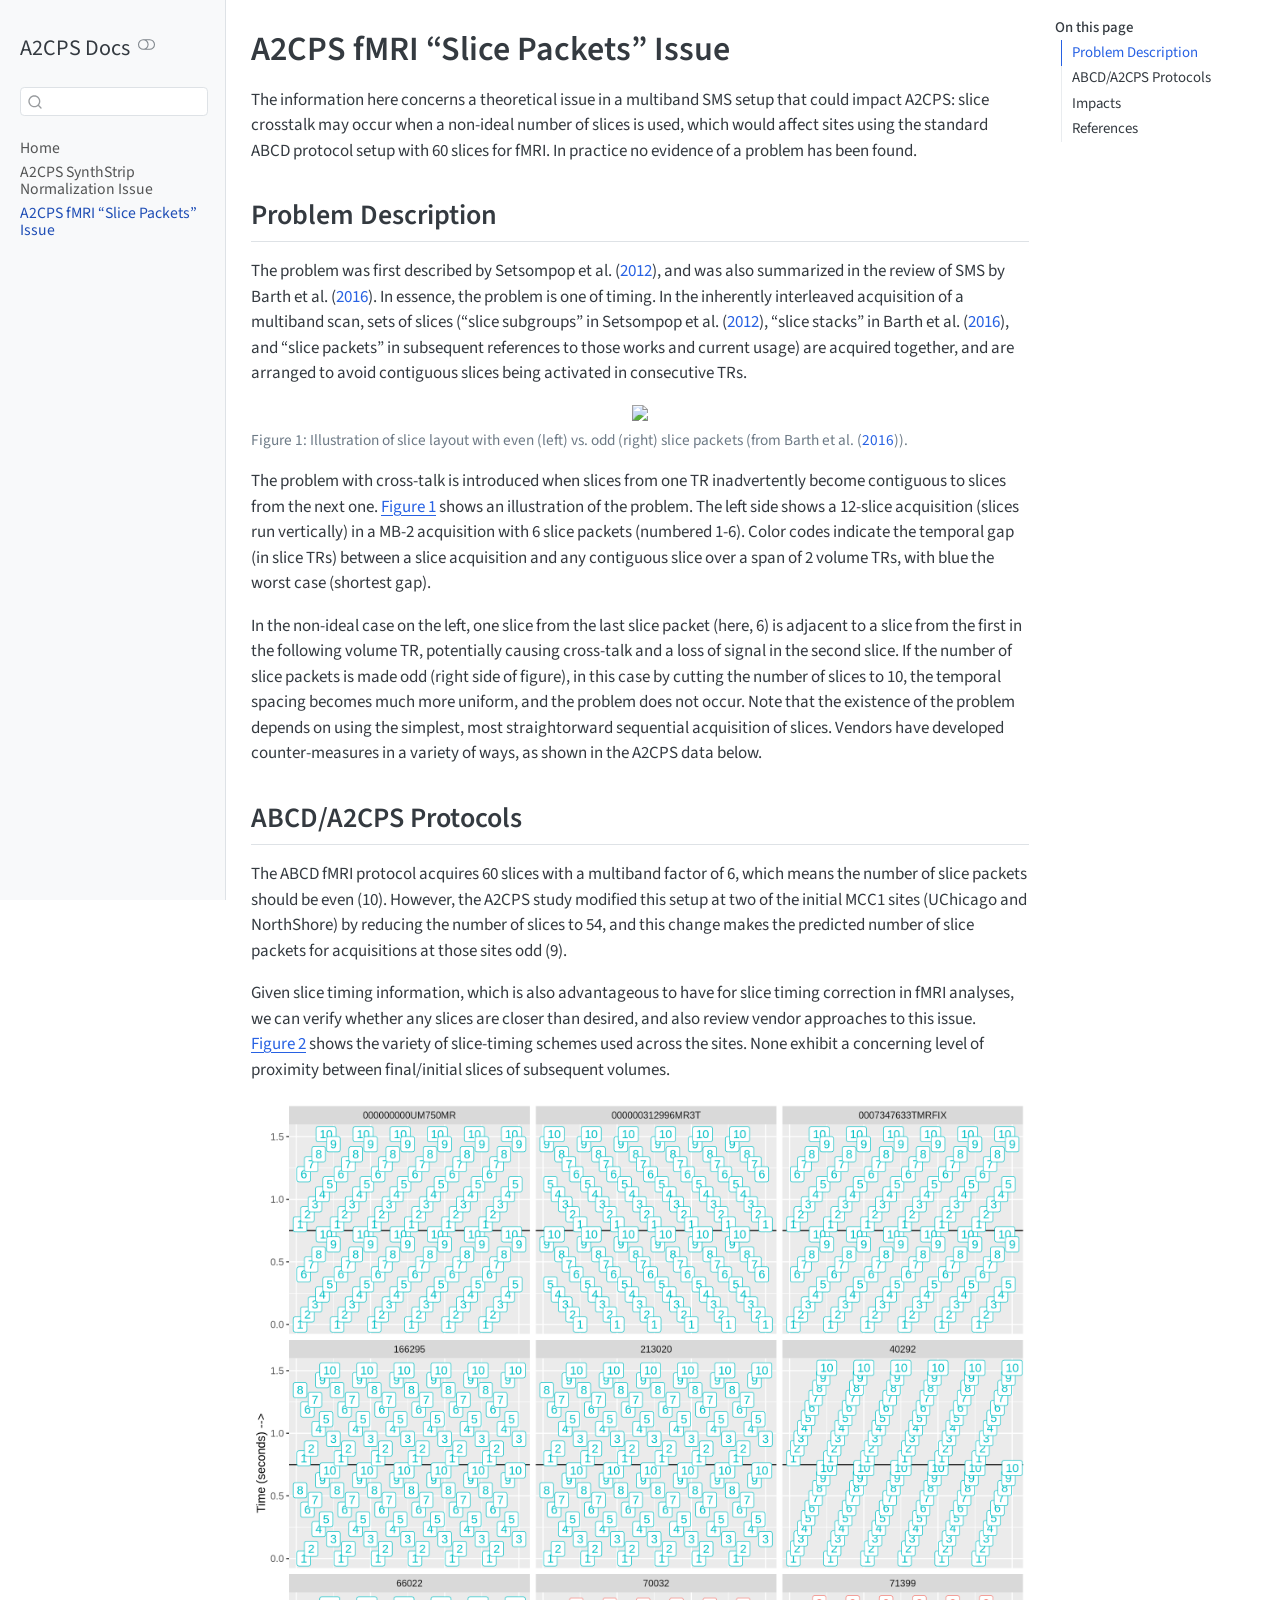
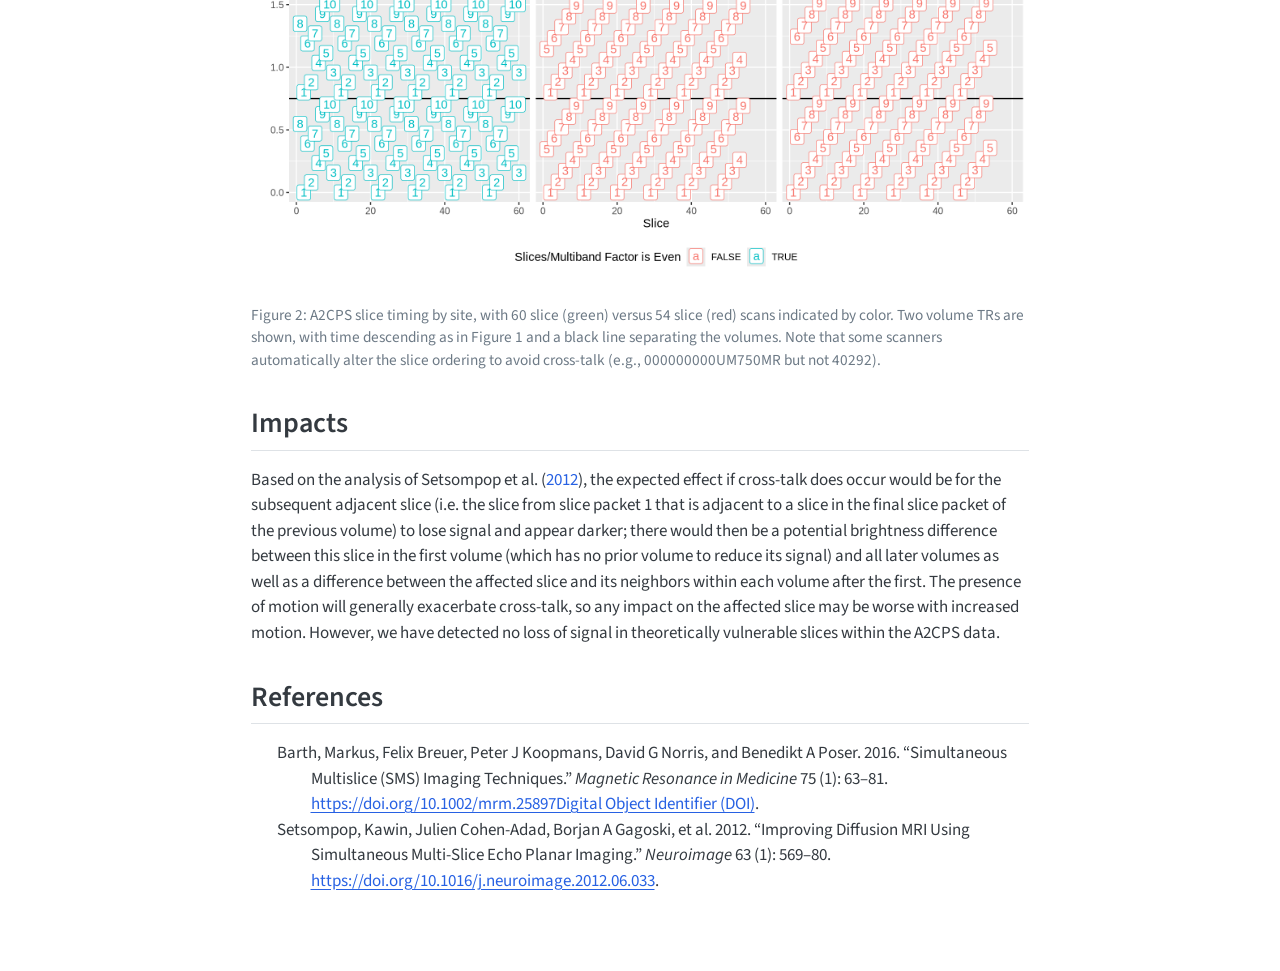
==== slice-packets.html @ 547f00ec "Built site for gh-pages" ====
<!DOCTYPE html>
<html xmlns="http://www.w3.org/1999/xhtml" lang="en" xml:lang="en"><head>

<meta charset="utf-8">
<meta name="generator" content="quarto-1.9.38">

<meta name="viewport" content="width=device-width, initial-scale=1.0, user-scalable=yes">


<title>A2CPS fMRI “Slice Packets” Issue – A2CPS Docs</title>
<style>
/* Default styles provided by pandoc.
** See https://pandoc.org/MANUAL.html#variables-for-html for config info.
*/
code{white-space: pre-wrap;}
span.smallcaps{font-variant: small-caps;}
div.columns{display: flex; gap: min(4vw, 1.5em);}
div.column{flex: auto; overflow-x: auto;}
div.hanging-indent{margin-left: 1.5em; text-indent: -1.5em;}
ul.task-list{list-style: none;}
ul.task-list li input[type="checkbox"] {
  width: 0.8em;
  margin: 0 0.8em 0.2em -1em; /* quarto-specific, see https://github.com/quarto-dev/quarto-cli/issues/4556 */ 
  vertical-align: middle;
}
/* CSS for citations */
div.csl-bib-body { }
div.csl-entry {
  clear: both;
}
.hanging-indent div.csl-entry {
  margin-left:2em;
  text-indent:-2em;
}
div.csl-left-margin {
  min-width:2em;
  float:left;
}
div.csl-right-inline {
  margin-left:2em;
  padding-left:1em;
}
div.csl-indent {
  margin-left: 2em;
}</style>


<script src="site_libs/quarto-nav/quarto-nav.js"></script>
<script src="site_libs/quarto-nav/headroom.min.js"></script>
<script src="site_libs/clipboard/clipboard.min.js"></script>
<script src="site_libs/quarto-search/autocomplete.umd.js"></script>
<script src="site_libs/quarto-search/fuse.min.js"></script>
<script src="site_libs/quarto-search/quarto-search.js"></script>
<meta name="quarto:offset" content="./">
<script src="site_libs/quarto-html/quarto.js" type="module"></script>
<script src="site_libs/quarto-html/tabsets/tabsets.js" type="module"></script>
<script src="site_libs/quarto-html/popper.min.js"></script>
<script src="site_libs/quarto-html/tippy.umd.min.js"></script>
<script src="site_libs/quarto-html/anchor.min.js"></script>
<link href="site_libs/quarto-html/tippy.css" rel="stylesheet">
<link href="site_libs/quarto-html/quarto-syntax-highlighting-15634bcf2e68342d4ad2dfa704d543f6.css" rel="stylesheet" class="quarto-color-scheme" id="quarto-text-highlighting-styles">
<link href="site_libs/quarto-html/quarto-syntax-highlighting-dark-0a6b7249c26820e032cb0bd839ff02b1.css" rel="stylesheet" class="quarto-color-scheme quarto-color-alternate" id="quarto-text-highlighting-styles">
<link href="site_libs/quarto-html/quarto-syntax-highlighting-15634bcf2e68342d4ad2dfa704d543f6.css" rel="stylesheet" class="quarto-color-scheme-extra" id="quarto-text-highlighting-styles">
<script src="site_libs/bootstrap/bootstrap.min.js"></script>
<link href="site_libs/bootstrap/bootstrap-icons.css" rel="stylesheet">
<link href="site_libs/bootstrap/bootstrap-3dce5815fc144736be7af272c655a3e4.min.css" rel="stylesheet" append-hash="true" class="quarto-color-scheme" id="quarto-bootstrap" data-mode="light">
<link href="site_libs/bootstrap/bootstrap-dark-da82e081d13ecbc62b1fa927007210f7.min.css" rel="stylesheet" append-hash="true" class="quarto-color-scheme quarto-color-alternate" id="quarto-bootstrap" data-mode="dark">
<link href="site_libs/bootstrap/bootstrap-3dce5815fc144736be7af272c655a3e4.min.css" rel="stylesheet" append-hash="true" class="quarto-color-scheme-extra" id="quarto-bootstrap" data-mode="light">
<script id="quarto-search-options" type="application/json">{
  "location": "sidebar",
  "copy-button": false,
  "collapse-after": 3,
  "panel-placement": "start",
  "type": "textbox",
  "limit": 50,
  "keyboard-shortcut": [
    "f",
    "/",
    "s"
  ],
  "show-item-context": false,
  "language": {
    "search-no-results-text": "No results",
    "search-matching-documents-text": "matching documents",
    "search-copy-link-title": "Copy link to search",
    "search-hide-matches-text": "Hide additional matches",
    "search-more-match-text": "more match in this document",
    "search-more-matches-text": "more matches in this document",
    "search-clear-button-title": "Clear",
    "search-text-placeholder": "",
    "search-detached-cancel-button-title": "Cancel",
    "search-submit-button-title": "Submit",
    "search-label": "Search"
  }
}</script>
<script async="" src="https://www.googletagmanager.com/gtag/js?id=G-K3383Z78V7"></script>

<script type="text/javascript">

window.dataLayer = window.dataLayer || [];
function gtag(){dataLayer.push(arguments);}
gtag('js', new Date());
gtag('config', 'G-K3383Z78V7', { 'anonymize_ip': true});
</script>


</head>

<body class="nav-sidebar docked quarto-light"><script id="quarto-html-before-body" type="application/javascript">
    const toggleBodyColorMode = (bsSheetEl) => {
      const mode = bsSheetEl.getAttribute("data-mode");
      const bodyEl = window.document.querySelector("body");
      if (mode === "dark") {
        bodyEl.classList.add("quarto-dark");
        bodyEl.classList.remove("quarto-light");
      } else {
        bodyEl.classList.add("quarto-light");
        bodyEl.classList.remove("quarto-dark");
      }
    }
    const toggleBodyColorPrimary = () => {
      const bsSheetEl = window.document.querySelector("link#quarto-bootstrap:not([rel=disabled-stylesheet])");
      if (bsSheetEl) {
        toggleBodyColorMode(bsSheetEl);
      }
    }
    const setColorSchemeToggle = (alternate) => {
      const toggles = window.document.querySelectorAll('.quarto-color-scheme-toggle');
      for (let i=0; i < toggles.length; i++) {
        const toggle = toggles[i];
        if (toggle) {
          if (alternate) {
            toggle.classList.add("alternate");
          } else {
            toggle.classList.remove("alternate");
          }
        }
      }
    };
    const toggleColorMode = (alternate) => {
      // Switch the stylesheets
      const primaryStylesheets = window.document.querySelectorAll('link.quarto-color-scheme:not(.quarto-color-alternate)');
      const alternateStylesheets = window.document.querySelectorAll('link.quarto-color-scheme.quarto-color-alternate');
      manageTransitions('#quarto-margin-sidebar .nav-link', false);
      if (alternate) {
        // note: dark is layered on light, we don't disable primary!
        enableStylesheet(alternateStylesheets);
        for (const sheetNode of alternateStylesheets) {
          if (sheetNode.id === "quarto-bootstrap") {
            toggleBodyColorMode(sheetNode);
          }
        }
      } else {
        disableStylesheet(alternateStylesheets);
        enableStylesheet(primaryStylesheets)
        toggleBodyColorPrimary();
      }
      manageTransitions('#quarto-margin-sidebar .nav-link', true);
      // Switch the toggles
      setColorSchemeToggle(alternate)
      // Hack to workaround the fact that safari doesn't
      // properly recolor the scrollbar when toggling (#1455)
      if (navigator.userAgent.indexOf('Safari') > 0 && navigator.userAgent.indexOf('Chrome') == -1) {
        manageTransitions("body", false);
        window.scrollTo(0, 1);
        setTimeout(() => {
          window.scrollTo(0, 0);
          manageTransitions("body", true);
        }, 40);
      }
    }
    const disableStylesheet = (stylesheets) => {
      for (let i=0; i < stylesheets.length; i++) {
        const stylesheet = stylesheets[i];
        stylesheet.rel = 'disabled-stylesheet';
      }
    }
    const enableStylesheet = (stylesheets) => {
      for (let i=0; i < stylesheets.length; i++) {
        const stylesheet = stylesheets[i];
        if(stylesheet.rel !== 'stylesheet') { // for Chrome, which will still FOUC without this check
          stylesheet.rel = 'stylesheet';
        }
      }
    }
    const manageTransitions = (selector, allowTransitions) => {
      const els = window.document.querySelectorAll(selector);
      for (let i=0; i < els.length; i++) {
        const el = els[i];
        if (allowTransitions) {
          el.classList.remove('notransition');
        } else {
          el.classList.add('notransition');
        }
      }
    }
    const isFileUrl = () => {
      return window.location.protocol === 'file:';
    }
    const hasAlternateSentinel = () => {
      let styleSentinel = getColorSchemeSentinel();
      if (styleSentinel !== null) {
        return styleSentinel === "alternate";
      } else {
        return false;
      }
    }
    const setStyleSentinel = (alternate) => {
      const value = alternate ? "alternate" : "default";
      if (!isFileUrl()) {
        window.localStorage.setItem("quarto-color-scheme", value);
      } else {
        localAlternateSentinel = value;
      }
    }
    const getColorSchemeSentinel = () => {
      if (!isFileUrl()) {
        const storageValue = window.localStorage.getItem("quarto-color-scheme");
        return storageValue != null ? storageValue : localAlternateSentinel;
      } else {
        return localAlternateSentinel;
      }
    }
    const toggleGiscusIfUsed = (isAlternate, darkModeDefault) => {
      const baseTheme = document.querySelector('#giscus-base-theme')?.value ?? 'light';
      const alternateTheme = document.querySelector('#giscus-alt-theme')?.value ?? 'dark';
      let newTheme = '';
      if(authorPrefersDark) {
        newTheme = isAlternate ? baseTheme : alternateTheme;
      } else {
        newTheme = isAlternate ? alternateTheme : baseTheme;
      }
      const changeGiscusTheme = () => {
        // From: https://github.com/giscus/giscus/issues/336
        const sendMessage = (message) => {
          const iframe = document.querySelector('iframe.giscus-frame');
          if (!iframe) return;
          iframe.contentWindow.postMessage({ giscus: message }, 'https://giscus.app');
        }
        sendMessage({
          setConfig: {
            theme: newTheme
          }
        });
      }
      const isGiscussLoaded = window.document.querySelector('iframe.giscus-frame') !== null;
      if (isGiscussLoaded) {
        changeGiscusTheme();
      }
    };
    const authorPrefersDark = false;
    const darkModeDefault = authorPrefersDark;
      document.querySelector('link#quarto-text-highlighting-styles.quarto-color-scheme-extra').rel = 'disabled-stylesheet';
      document.querySelector('link#quarto-bootstrap.quarto-color-scheme-extra').rel = 'disabled-stylesheet';
    let localAlternateSentinel = darkModeDefault ? 'alternate' : 'default';
    // Dark / light mode switch
    window.quartoToggleColorScheme = () => {
      // Read the current dark / light value
      let toAlternate = !hasAlternateSentinel();
      toggleColorMode(toAlternate);
      setStyleSentinel(toAlternate);
      toggleGiscusIfUsed(toAlternate, darkModeDefault);
      window.dispatchEvent(new Event('resize'));
    };
    // Switch to dark mode if need be
    if (hasAlternateSentinel()) {
      toggleColorMode(true);
    } else {
      toggleColorMode(false);
    }
  </script>

<div id="quarto-search-results"></div>
  <header id="quarto-header" class="headroom fixed-top">
  <nav class="quarto-secondary-nav">
    <div class="container-fluid d-flex">
      <button type="button" class="quarto-btn-toggle btn" data-bs-toggle="collapse" role="button" data-bs-target=".quarto-sidebar-collapse-item" aria-controls="quarto-sidebar" aria-expanded="false" aria-label="Toggle sidebar navigation" onclick="if (window.quartoToggleHeadroom) { window.quartoToggleHeadroom(); }">
        <i class="bi bi-layout-text-sidebar-reverse"></i>
      </button>
        <nav class="quarto-page-breadcrumbs" aria-label="breadcrumb"><ol class="breadcrumb"><li class="breadcrumb-item"><a href="./slice-packets.html">A2CPS fMRI “Slice Packets” Issue</a></li></ol></nav>
        <a class="flex-grow-1" role="navigation" data-bs-toggle="collapse" data-bs-target=".quarto-sidebar-collapse-item" aria-controls="quarto-sidebar" aria-expanded="false" aria-label="Toggle sidebar navigation" onclick="if (window.quartoToggleHeadroom) { window.quartoToggleHeadroom(); }">      
        </a>
      <button type="button" class="btn quarto-search-button" aria-label="Search" onclick="window.quartoOpenSearch();">
        <i class="bi bi-search"></i>
      </button>
    </div>
  </nav>
</header>
<!-- content -->
<div id="quarto-content" class="quarto-container page-columns page-rows-contents page-layout-article">
<!-- sidebar -->
  <nav id="quarto-sidebar" class="sidebar collapse collapse-horizontal quarto-sidebar-collapse-item sidebar-navigation docked overflow-auto">
    <div class="pt-lg-2 mt-2 text-left sidebar-header">
    <div class="sidebar-title mb-0 py-0">
      <a href="./">A2CPS Docs</a> 
        <div class="sidebar-tools-main">
  <a href="" class="quarto-color-scheme-toggle quarto-navigation-tool  px-1" onclick="window.quartoToggleColorScheme(); return false;" title="Toggle dark mode"><i class="bi"></i></a>
</div>
    </div>
      </div>
        <div class="mt-2 flex-shrink-0 align-items-center">
        <div class="sidebar-search">
        <div id="quarto-search" class="" title="Search"></div>
        </div>
        </div>
    <div class="sidebar-menu-container"> 
    <ul class="list-unstyled mt-1">
        <li class="sidebar-item">
  <div class="sidebar-item-container"> 
  <a href="./index.html" class="sidebar-item-text sidebar-link">
 <span class="menu-text">Home</span></a>
  </div>
</li>
        <li class="sidebar-item">
  <div class="sidebar-item-container"> 
  <a href="./synthstrip.html" class="sidebar-item-text sidebar-link">
 <span class="menu-text">A2CPS SynthStrip Normalization Issue</span></a>
  </div>
</li>
        <li class="sidebar-item">
  <div class="sidebar-item-container"> 
  <a href="./slice-packets.html" class="sidebar-item-text sidebar-link active">
 <span class="menu-text">A2CPS fMRI “Slice Packets” Issue</span></a>
  </div>
</li>
    </ul>
    </div>
</nav>
<div id="quarto-sidebar-glass" class="quarto-sidebar-collapse-item" data-bs-toggle="collapse" data-bs-target=".quarto-sidebar-collapse-item"></div>
<!-- margin-sidebar -->
    <div id="quarto-margin-sidebar" class="sidebar margin-sidebar">
        <nav id="TOC" role="doc-toc" class="toc-active">
    <h2 id="toc-title">On this page</h2>
   
  <ul>
  <li><a href="#problem-description" id="toc-problem-description" class="nav-link active" data-scroll-target="#problem-description">Problem Description</a></li>
  <li><a href="#abcda2cps-protocols" id="toc-abcda2cps-protocols" class="nav-link" data-scroll-target="#abcda2cps-protocols">ABCD/A2CPS Protocols</a></li>
  <li><a href="#impacts" id="toc-impacts" class="nav-link" data-scroll-target="#impacts">Impacts</a></li>
  <li><a href="#references" id="toc-references" class="nav-link" data-scroll-target="#references">References</a></li>
  </ul>
</nav>
    </div>
<!-- main -->
<main class="content" id="quarto-document-content">


<header id="title-block-header" class="quarto-title-block default">
<div class="quarto-title">
<h1 class="title">A2CPS fMRI “Slice Packets” Issue</h1>
</div>



<div class="quarto-title-meta">

    
  
    
  </div>
  


</header>


<p>The information here concerns a theoretical issue in a multiband SMS setup that could impact A2CPS: slice crosstalk may occur when a non-ideal number of slices is used, which would affect sites using the standard ABCD protocol setup with 60 slices for fMRI. In practice no evidence of a problem has been found.</p>
<section id="problem-description" class="level2">
<h2 class="anchored" data-anchor-id="problem-description">Problem Description</h2>
<p>The problem was first described by <span class="citation" data-cites="setsompop2012improving">Setsompop et al. (<a href="#ref-setsompop2012improving" role="doc-biblioref">2012</a>)</span>, and was also summarized in the review of SMS by <span class="citation" data-cites="barth2016simultaneous">Barth et al. (<a href="#ref-barth2016simultaneous" role="doc-biblioref">2016</a>)</span>. In essence, the problem is one of timing. In the inherently interleaved acquisition of a multiband scan, sets of slices (“slice subgroups” in <span class="citation" data-cites="setsompop2012improving">Setsompop et al. (<a href="#ref-setsompop2012improving" role="doc-biblioref">2012</a>)</span>, “slice stacks” in <span class="citation" data-cites="barth2016simultaneous">Barth et al. (<a href="#ref-barth2016simultaneous" role="doc-biblioref">2016</a>)</span>, and “slice packets” in subsequent references to those works and current usage) are acquired together, and are arranged to avoid contiguous slices being activated in consecutive TRs.</p>
<div id="fig-packets" class="quarto-float quarto-figure quarto-figure-center anchored">
<figure class="quarto-float quarto-float-fig figure">
<div aria-describedby="fig-packets-caption-0ceaefa1-69ba-4598-a22c-09a6ac19f8ca">
<img src="https://onlinelibrary.wiley.com/cms/asset/398b6349-d25c-4b3a-a4a1-496b2b1d4ab5/mrm25897-fig-0003-m.jpg" class="img-fluid figure-img">
</div>
<figcaption class="quarto-float-caption-bottom quarto-float-caption quarto-float-fig" id="fig-packets-caption-0ceaefa1-69ba-4598-a22c-09a6ac19f8ca">
Figure&nbsp;1: Illustration of slice layout with even (left) vs.&nbsp;odd (right) slice packets (from <span class="citation" data-cites="barth2016simultaneous">Barth et al. (<a href="#ref-barth2016simultaneous" role="doc-biblioref">2016</a>)</span>).
</figcaption>
</figure>
</div>
<p>The problem with cross-talk is introduced when slices from one TR inadvertently become contiguous to slices from the next one. <a href="#fig-packets" class="quarto-xref">Figure&nbsp;1</a> shows an illustration of the problem. The left side shows a 12-slice acquisition (slices run vertically) in a MB-2 acquisition with 6 slice packets (numbered 1-6). Color codes indicate the temporal gap (in slice TRs) between a slice acquisition and any contiguous slice over a span of 2 volume TRs, with blue the worst case (shortest gap).</p>
<p>In the non-ideal case on the left, one slice from the last slice packet (here, 6) is adjacent to a slice from the first in the following volume TR, potentially causing cross-talk and a loss of signal in the second slice. If the number of slice packets is made odd (right side of figure), in this case by cutting the number of slices to 10, the temporal spacing becomes much more uniform, and the problem does not occur. Note that the existence of the problem depends on using the simplest, most straightorward sequential acquisition of slices. Vendors have developed counter-measures in a variety of ways, as shown in the A2CPS data below.</p>
</section>
<section id="abcda2cps-protocols" class="level2">
<h2 class="anchored" data-anchor-id="abcda2cps-protocols">ABCD/A2CPS Protocols</h2>
<p>The ABCD fMRI protocol acquires 60 slices with a multiband factor of 6, which means the number of slice packets should be even (10). However, the A2CPS study modified this setup at two of the initial MCC1 sites (UChicago and NorthShore) by reducing the number of slices to 54, and this change makes the predicted number of slice packets for acquisitions at those sites odd (9).</p>
<p>Given slice timing information, which is also advantageous to have for slice timing correction in fMRI analyses, we can verify whether any slices are closer than desired, and also review vendor approaches to this issue. <a href="#fig-timing" class="quarto-xref">Figure&nbsp;2</a> shows the variety of slice-timing schemes used across the sites. None exhibit a concerning level of proximity between final/initial slices of subsequent volumes.</p>
<div id="fig-timing" class="quarto-float quarto-figure quarto-figure-center anchored">
<figure class="quarto-float quarto-float-fig figure">
<div aria-describedby="fig-timing-caption-0ceaefa1-69ba-4598-a22c-09a6ac19f8ca">
<div class="cell">
<div class="cell-output-display">
<div>
<figure class="figure">
<p><img src="slice-packets_files/figure-html/timing-1.png" class="img-fluid figure-img" width="960"></p>
</figure>
</div>
</div>
</div>
</div>
<figcaption class="quarto-float-caption-bottom quarto-float-caption quarto-float-fig" id="fig-timing-caption-0ceaefa1-69ba-4598-a22c-09a6ac19f8ca">
Figure&nbsp;2: A2CPS slice timing by site, with 60 slice (green) versus 54 slice (red) scans indicated by color. Two volume TRs are shown, with time descending as in Figure 1 and a black line separating the volumes. Note that some scanners automatically alter the slice ordering to avoid cross-talk (e.g., 000000000UM750MR but not 40292).
</figcaption>
</figure>
</div>
</section>
<section id="impacts" class="level2">
<h2 class="anchored" data-anchor-id="impacts">Impacts</h2>
<p>Based on the analysis of <span class="citation" data-cites="setsompop2012improving">Setsompop et al. (<a href="#ref-setsompop2012improving" role="doc-biblioref">2012</a>)</span>, the expected effect if cross-talk does occur would be for the subsequent adjacent slice (i.e.&nbsp;the slice from slice packet 1 that is adjacent to a slice in the final slice packet of the previous volume) to lose signal and appear darker; there would then be a potential brightness difference between this slice in the first volume (which has no prior volume to reduce its signal) and all later volumes as well as a difference between the affected slice and its neighbors within each volume after the first. The presence of motion will generally exacerbate cross-talk, so any impact on the affected slice may be worse with increased motion. However, we have detected no loss of signal in theoretically vulnerable slices within the A2CPS data.</p>
</section>
<section id="references" class="level2">
<h2 class="anchored" data-anchor-id="references">References</h2>
<div id="refs" class="references csl-bib-body hanging-indent" role="list">
<div id="ref-barth2016simultaneous" class="csl-entry" role="listitem">
Barth, Markus, Felix Breuer, Peter J Koopmans, David G Norris, and Benedikt A Poser. 2016. <span>“Simultaneous Multislice (SMS) Imaging Techniques.”</span> <em>Magnetic Resonance in Medicine</em> 75 (1): 63–81. <a href="https://doi.org/10.1002/mrm.25897Digital Object Identifier (DOI)">https://doi.org/10.1002/mrm.25897Digital Object Identifier (DOI)</a>.
</div>
<div id="ref-setsompop2012improving" class="csl-entry" role="listitem">
Setsompop, Kawin, Julien Cohen-Adad, Borjan A Gagoski, et al. 2012. <span>“Improving Diffusion MRI Using Simultaneous Multi-Slice Echo Planar Imaging.”</span> <em>Neuroimage</em> 63 (1): 569–80. <a href="https://doi.org/10.1016/j.neuroimage.2012.06.033">https://doi.org/10.1016/j.neuroimage.2012.06.033</a>.
</div>
</div>


</section>

</main> <!-- /main -->
<script id="quarto-html-after-body" type="application/javascript">
  window.document.addEventListener("DOMContentLoaded", function (event) {
    // Ensure there is a toggle, if there isn't float one in the top right
    if (window.document.querySelector('.quarto-color-scheme-toggle') === null) {
      const a = window.document.createElement('a');
      a.classList.add('top-right');
      a.classList.add('quarto-color-scheme-toggle');
      a.href = "";
      a.onclick = function() { try { window.quartoToggleColorScheme(); } catch {} return false; };
      const i = window.document.createElement("i");
      i.classList.add('bi');
      a.appendChild(i);
      window.document.body.appendChild(a);
    }
    setColorSchemeToggle(hasAlternateSentinel())
    const icon = "";
    const anchorJS = new window.AnchorJS();
    anchorJS.options = {
      placement: 'right',
      icon: icon
    };
    anchorJS.add('.anchored');
    const isCodeAnnotation = (el) => {
      for (const clz of el.classList) {
        if (clz.startsWith('code-annotation-')) {                     
          return true;
        }
      }
      return false;
    }
    const onCopySuccess = function(e) {
      // button target
      const button = e.trigger;
      // don't keep focus
      button.blur();
      // flash "checked"
      button.classList.add('code-copy-button-checked');
      var currentTitle = button.getAttribute("title");
      button.setAttribute("title", "Copied!");
      let tooltip;
      if (window.bootstrap) {
        button.setAttribute("data-bs-toggle", "tooltip");
        button.setAttribute("data-bs-placement", "left");
        button.setAttribute("data-bs-title", "Copied!");
        tooltip = new bootstrap.Tooltip(button, 
          { trigger: "manual", 
            customClass: "code-copy-button-tooltip",
            offset: [0, -8]});
        tooltip.show();    
      }
      setTimeout(function() {
        if (tooltip) {
          tooltip.hide();
          button.removeAttribute("data-bs-title");
          button.removeAttribute("data-bs-toggle");
          button.removeAttribute("data-bs-placement");
        }
        button.setAttribute("title", currentTitle);
        button.classList.remove('code-copy-button-checked');
      }, 1000);
      // clear code selection
      e.clearSelection();
    }
    const getTextToCopy = function(trigger) {
      const outerScaffold = trigger.parentElement.cloneNode(true);
      const codeEl = outerScaffold.querySelector('code');
      for (const childEl of codeEl.children) {
        if (isCodeAnnotation(childEl)) {
          childEl.remove();
        }
      }
      return codeEl.innerText;
    }
    const clipboard = new window.ClipboardJS('.code-copy-button:not([data-in-quarto-modal])', {
      text: getTextToCopy
    });
    clipboard.on('success', onCopySuccess);
    if (window.document.getElementById('quarto-embedded-source-code-modal')) {
      const clipboardModal = new window.ClipboardJS('.code-copy-button[data-in-quarto-modal]', {
        text: getTextToCopy,
        container: window.document.getElementById('quarto-embedded-source-code-modal')
      });
      clipboardModal.on('success', onCopySuccess);
    }
      var localhostRegex = new RegExp(/^(?:http|https):\/\/localhost\:?[0-9]*\//);
      var mailtoRegex = new RegExp(/^mailto:/);
        var filterRegex = new RegExp("https:\/\/a2cps\.github\.io\/docs\/");
      var isInternal = (href) => {
          return filterRegex.test(href) || localhostRegex.test(href) || mailtoRegex.test(href);
      }
      // Inspect non-navigation links and adorn them if external
     var links = window.document.querySelectorAll('a[href]:not(.nav-link):not(.navbar-brand):not(.toc-action):not(.sidebar-link):not(.sidebar-item-toggle):not(.pagination-link):not(.no-external):not([aria-hidden]):not(.dropdown-item):not(.quarto-navigation-tool):not(.about-link)');
      for (var i=0; i<links.length; i++) {
        const link = links[i];
        if (!isInternal(link.href)) {
          // undo the damage that might have been done by quarto-nav.js in the case of
          // links that we want to consider external
          if (link.dataset.originalHref !== undefined) {
            link.href = link.dataset.originalHref;
          }
        }
      }
    function tippyHover(el, contentFn, onTriggerFn, onUntriggerFn) {
      const config = {
        allowHTML: true,
        maxWidth: 500,
        delay: 100,
        arrow: false,
        appendTo: function(el) {
            return el.parentElement;
        },
        interactive: true,
        interactiveBorder: 10,
        theme: 'quarto',
        placement: 'bottom-start',
      };
      if (contentFn) {
        config.content = contentFn;
      }
      if (onTriggerFn) {
        config.onTrigger = onTriggerFn;
      }
      if (onUntriggerFn) {
        config.onUntrigger = onUntriggerFn;
      }
      window.tippy(el, config); 
    }
    const noterefs = window.document.querySelectorAll('a[role="doc-noteref"]');
    for (var i=0; i<noterefs.length; i++) {
      const ref = noterefs[i];
      tippyHover(ref, function() {
        // use id or data attribute instead here
        let href = ref.getAttribute('data-footnote-href') || ref.getAttribute('href');
        try { href = new URL(href).hash; } catch {}
        const id = href.replace(/^#\/?/, "");
        const note = window.document.getElementById(id);
        if (note) {
          return note.innerHTML;
        } else {
          return "";
        }
      });
    }
    const xrefs = window.document.querySelectorAll('a.quarto-xref');
    const processXRef = (id, note) => {
      // Strip column container classes
      const stripColumnClz = (el) => {
        el.classList.remove("page-full", "page-columns");
        if (el.children) {
          for (const child of el.children) {
            stripColumnClz(child);
          }
        }
      }
      stripColumnClz(note)
      if (id === null || id.startsWith('sec-')) {
        // Special case sections, only their first couple elements
        const container = document.createElement("div");
        if (note.children && note.children.length > 2) {
          container.appendChild(note.children[0].cloneNode(true));
          for (let i = 1; i < note.children.length; i++) {
            const child = note.children[i];
            if (child.tagName === "P" && child.innerText === "") {
              continue;
            } else {
              container.appendChild(child.cloneNode(true));
              break;
            }
          }
          if (window.Quarto?.typesetMath) {
            window.Quarto.typesetMath(container);
          }
          return container.innerHTML
        } else {
          if (window.Quarto?.typesetMath) {
            window.Quarto.typesetMath(note);
          }
          return note.innerHTML;
        }
      } else {
        // Remove any anchor links if they are present
        const anchorLink = note.querySelector('a.anchorjs-link');
        if (anchorLink) {
          anchorLink.remove();
        }
        if (window.Quarto?.typesetMath) {
          window.Quarto.typesetMath(note);
        }
        if (note.classList.contains("callout")) {
          return note.outerHTML;
        } else {
          return note.innerHTML;
        }
      }
    }
    for (var i=0; i<xrefs.length; i++) {
      const xref = xrefs[i];
      tippyHover(xref, undefined, function(instance) {
        instance.disable();
        let url = xref.getAttribute('href');
        let hash = undefined; 
        if (url.startsWith('#')) {
          hash = url;
        } else {
          try { hash = new URL(url).hash; } catch {}
        }
        if (hash) {
          const id = hash.replace(/^#\/?/, "");
          const note = window.document.getElementById(id);
          if (note !== null) {
            try {
              const html = processXRef(id, note.cloneNode(true));
              instance.setContent(html);
            } finally {
              instance.enable();
              instance.show();
            }
          } else {
            // See if we can fetch this
            fetch(url.split('#')[0])
            .then(res => res.text())
            .then(html => {
              const parser = new DOMParser();
              const htmlDoc = parser.parseFromString(html, "text/html");
              const note = htmlDoc.getElementById(id);
              if (note !== null) {
                const html = processXRef(id, note);
                instance.setContent(html);
              } 
            }).finally(() => {
              instance.enable();
              instance.show();
            });
          }
        } else {
          // See if we can fetch a full url (with no hash to target)
          // This is a special case and we should probably do some content thinning / targeting
          fetch(url)
          .then(res => res.text())
          .then(html => {
            const parser = new DOMParser();
            const htmlDoc = parser.parseFromString(html, "text/html");
            const note = htmlDoc.querySelector('main.content');
            if (note !== null) {
              // This should only happen for chapter cross references
              // (since there is no id in the URL)
              // remove the first header
              if (note.children.length > 0 && note.children[0].tagName === "HEADER") {
                note.children[0].remove();
              }
              const html = processXRef(null, note);
              instance.setContent(html);
            } 
          }).finally(() => {
            instance.enable();
            instance.show();
          });
        }
      }, function(instance) {
      });
    }
        let selectedAnnoteEl;
        const selectorForAnnotation = ( cell, annotation) => {
          let cellAttr = 'data-code-cell="' + cell + '"';
          let lineAttr = 'data-code-annotation="' +  annotation + '"';
          const selector = 'span[' + cellAttr + '][' + lineAttr + ']';
          return selector;
        }
        const selectCodeLines = (annoteEl) => {
          const doc = window.document;
          const targetCell = annoteEl.getAttribute("data-target-cell");
          const targetAnnotation = annoteEl.getAttribute("data-target-annotation");
          const annoteSpan = window.document.querySelector(selectorForAnnotation(targetCell, targetAnnotation));
          const lines = annoteSpan.getAttribute("data-code-lines").split(",");
          const lineIds = lines.map((line) => {
            return targetCell + "-" + line;
          })
          let top = null;
          let height = null;
          let parent = null;
          if (lineIds.length > 0) {
              //compute the position of the single el (top and bottom and make a div)
              const el = window.document.getElementById(lineIds[0]);
              top = el.offsetTop;
              height = el.offsetHeight;
              parent = el.parentElement.parentElement;
            if (lineIds.length > 1) {
              const lastEl = window.document.getElementById(lineIds[lineIds.length - 1]);
              const bottom = lastEl.offsetTop + lastEl.offsetHeight;
              height = bottom - top;
            }
            if (top !== null && height !== null && parent !== null) {
              // cook up a div (if necessary) and position it 
              let div = window.document.getElementById("code-annotation-line-highlight");
              if (div === null) {
                div = window.document.createElement("div");
                div.setAttribute("id", "code-annotation-line-highlight");
                div.style.position = 'absolute';
                parent.appendChild(div);
              }
              div.style.top = top - 2 + "px";
              div.style.height = height + 4 + "px";
              div.style.left = 0;
              let gutterDiv = window.document.getElementById("code-annotation-line-highlight-gutter");
              if (gutterDiv === null) {
                gutterDiv = window.document.createElement("div");
                gutterDiv.setAttribute("id", "code-annotation-line-highlight-gutter");
                gutterDiv.style.position = 'absolute';
                const codeCell = window.document.getElementById(targetCell);
                const gutter = codeCell.querySelector('.code-annotation-gutter');
                gutter.appendChild(gutterDiv);
              }
              gutterDiv.style.top = top - 2 + "px";
              gutterDiv.style.height = height + 4 + "px";
            }
            selectedAnnoteEl = annoteEl;
          }
        };
        const unselectCodeLines = () => {
          const elementsIds = ["code-annotation-line-highlight", "code-annotation-line-highlight-gutter"];
          elementsIds.forEach((elId) => {
            const div = window.document.getElementById(elId);
            if (div) {
              div.remove();
            }
          });
          selectedAnnoteEl = undefined;
        };
          // Handle positioning of the toggle
      window.addEventListener(
        "resize",
        throttle(() => {
          elRect = undefined;
          if (selectedAnnoteEl) {
            selectCodeLines(selectedAnnoteEl);
          }
        }, 10)
      );
      function throttle(fn, ms) {
      let throttle = false;
      let timer;
        return (...args) => {
          if(!throttle) { // first call gets through
              fn.apply(this, args);
              throttle = true;
          } else { // all the others get throttled
              if(timer) clearTimeout(timer); // cancel #2
              timer = setTimeout(() => {
                fn.apply(this, args);
                timer = throttle = false;
              }, ms);
          }
        };
      }
        // Attach click handler to the DT
        const annoteDls = window.document.querySelectorAll('dt[data-target-cell]');
        for (const annoteDlNode of annoteDls) {
          annoteDlNode.addEventListener('click', (event) => {
            const clickedEl = event.target;
            if (clickedEl !== selectedAnnoteEl) {
              unselectCodeLines();
              const activeEl = window.document.querySelector('dt[data-target-cell].code-annotation-active');
              if (activeEl) {
                activeEl.classList.remove('code-annotation-active');
              }
              selectCodeLines(clickedEl);
              clickedEl.classList.add('code-annotation-active');
            } else {
              // Unselect the line
              unselectCodeLines();
              clickedEl.classList.remove('code-annotation-active');
            }
          });
        }
    const findCites = (el) => {
      const parentEl = el.parentElement;
      if (parentEl) {
        const cites = parentEl.dataset.cites;
        if (cites) {
          return {
            el,
            cites: cites.split(' ')
          };
        } else {
          return findCites(el.parentElement)
        }
      } else {
        return undefined;
      }
    };
    var bibliorefs = window.document.querySelectorAll('a[role="doc-biblioref"]');
    for (var i=0; i<bibliorefs.length; i++) {
      const ref = bibliorefs[i];
      const citeInfo = findCites(ref);
      if (citeInfo) {
        tippyHover(citeInfo.el, function() {
          var popup = window.document.createElement('div');
          citeInfo.cites.forEach(function(cite) {
            var citeDiv = window.document.createElement('div');
            citeDiv.classList.add('hanging-indent');
            citeDiv.classList.add('csl-entry');
            var biblioDiv = window.document.getElementById('ref-' + cite);
            if (biblioDiv) {
              citeDiv.innerHTML = biblioDiv.innerHTML;
            }
            popup.appendChild(citeDiv);
          });
          return popup.innerHTML;
        });
      }
    }
  });
  </script>
</div> <!-- /content -->




</body></html>
---- site_libs/quarto-html/tippy.css ----
.tippy-box[data-animation=fade][data-state=hidden]{opacity:0}[data-tippy-root]{max-width:calc(100vw - 10px)}.tippy-box{position:relative;background-color:#333;color:#fff;border-radius:4px;font-size:14px;line-height:1.4;white-space:normal;outline:0;transition-property:transform,visibility,opacity}.tippy-box[data-placement^=top]>.tippy-arrow{bottom:0}.tippy-box[data-placement^=top]>.tippy-arrow:before{bottom:-7px;left:0;border-width:8px 8px 0;border-top-color:initial;transform-origin:center top}.tippy-box[data-placement^=bottom]>.tippy-arrow{top:0}.tippy-box[data-placement^=bottom]>.tippy-arrow:before{top:-7px;left:0;border-width:0 8px 8px;border-bottom-color:initial;transform-origin:center bottom}.tippy-box[data-placement^=left]>.tippy-arrow{right:0}.tippy-box[data-placement^=left]>.tippy-arrow:before{border-width:8px 0 8px 8px;border-left-color:initial;right:-7px;transform-origin:center left}.tippy-box[data-placement^=right]>.tippy-arrow{left:0}.tippy-box[data-placement^=right]>.tippy-arrow:before{left:-7px;border-width:8px 8px 8px 0;border-right-color:initial;transform-origin:center right}.tippy-box[data-inertia][data-state=visible]{transition-timing-function:cubic-bezier(.54,1.5,.38,1.11)}.tippy-arrow{width:16px;height:16px;color:#333}.tippy-arrow:before{content:"";position:absolute;border-color:transparent;border-style:solid}.tippy-content{position:relative;padding:5px 9px;z-index:1}
---- site_libs/quarto-html/quarto-syntax-highlighting-15634bcf2e68342d4ad2dfa704d543f6.css ----
/* quarto syntax highlight colors */
:root {
  --quarto-hl-ot-color: #003B4F;
  --quarto-hl-at-color: #657422;
  --quarto-hl-ss-color: #20794D;
  --quarto-hl-an-color: #5E5E5E;
  --quarto-hl-fu-color: #4758AB;
  --quarto-hl-st-color: #20794D;
  --quarto-hl-cf-color: #003B4F;
  --quarto-hl-op-color: #5E5E5E;
  --quarto-hl-er-color: #AD0000;
  --quarto-hl-bn-color: #AD0000;
  --quarto-hl-al-color: #AD0000;
  --quarto-hl-va-color: #111111;
  --quarto-hl-bu-color: inherit;
  --quarto-hl-ex-color: inherit;
  --quarto-hl-pp-color: #AD0000;
  --quarto-hl-in-color: #5E5E5E;
  --quarto-hl-vs-color: #20794D;
  --quarto-hl-wa-color: #5E5E5E;
  --quarto-hl-do-color: #5E5E5E;
  --quarto-hl-im-color: #00769E;
  --quarto-hl-ch-color: #20794D;
  --quarto-hl-dt-color: #AD0000;
  --quarto-hl-fl-color: #AD0000;
  --quarto-hl-co-color: #5E5E5E;
  --quarto-hl-cv-color: #5E5E5E;
  --quarto-hl-cn-color: #8f5902;
  --quarto-hl-sc-color: #5E5E5E;
  --quarto-hl-dv-color: #AD0000;
  --quarto-hl-kw-color: #003B4F;
}

/* other quarto variables */
:root {
  --quarto-font-monospace: SFMono-Regular, Menlo, Monaco, Consolas, "Liberation Mono", "Courier New", monospace;
}

/* syntax highlight based on Pandoc's rules */
pre > code.sourceCode > span {
  color: #003B4F;
}

code.sourceCode > span {
  color: #003B4F;
}

div.sourceCode,
div.sourceCode pre.sourceCode {
  color: #003B4F;
}

/* Normal */
code span {
  color: #003B4F;
}

/* Alert */
code span.al {
  color: #AD0000;
  font-style: inherit;
}

/* Annotation */
code span.an {
  color: #5E5E5E;
  font-style: inherit;
}

/* Attribute */
code span.at {
  color: #657422;
  font-style: inherit;
}

/* BaseN */
code span.bn {
  color: #AD0000;
  font-style: inherit;
}

/* BuiltIn */
code span.bu {
  font-style: inherit;
}

/* ControlFlow */
code span.cf {
  color: #003B4F;
  font-weight: bold;
  font-style: inherit;
}

/* Char */
code span.ch {
  color: #20794D;
  font-style: inherit;
}

/* Constant */
code span.cn {
  color: #8f5902;
  font-style: inherit;
}

/* Comment */
code span.co {
  color: #5E5E5E;
  font-style: inherit;
}

/* CommentVar */
code span.cv {
  color: #5E5E5E;
  font-style: italic;
}

/* Documentation */
code span.do {
  color: #5E5E5E;
  font-style: italic;
}

/* DataType */
code span.dt {
  color: #AD0000;
  font-style: inherit;
}

/* DecVal */
code span.dv {
  color: #AD0000;
  font-style: inherit;
}

/* Error */
code span.er {
  color: #AD0000;
  font-style: inherit;
}

/* Extension */
code span.ex {
  font-style: inherit;
}

/* Float */
code span.fl {
  color: #AD0000;
  font-style: inherit;
}

/* Function */
code span.fu {
  color: #4758AB;
  font-style: inherit;
}

/* Import */
code span.im {
  color: #00769E;
  font-style: inherit;
}

/* Information */
code span.in {
  color: #5E5E5E;
  font-style: inherit;
}

/* Keyword */
code span.kw {
  color: #003B4F;
  font-weight: bold;
  font-style: inherit;
}

/* Operator */
code span.op {
  color: #5E5E5E;
  font-style: inherit;
}

/* Other */
code span.ot {
  color: #003B4F;
  font-style: inherit;
}

/* Preprocessor */
code span.pp {
  color: #AD0000;
  font-style: inherit;
}

/* SpecialChar */
code span.sc {
  color: #5E5E5E;
  font-style: inherit;
}

/* SpecialString */
code span.ss {
  color: #20794D;
  font-style: inherit;
}

/* String */
code span.st {
  color: #20794D;
  font-style: inherit;
}

/* Variable */
code span.va {
  color: #111111;
  font-style: inherit;
}

/* VerbatimString */
code span.vs {
  color: #20794D;
  font-style: inherit;
}

/* Warning */
code span.wa {
  color: #5E5E5E;
  font-style: italic;
}

.prevent-inlining {
  content: "</";
}

/*# sourceMappingURL=f23921c56f73e400b49028c9186a1aa0.css.map */
---- site_libs/quarto-html/quarto-syntax-highlighting-dark-0a6b7249c26820e032cb0bd839ff02b1.css ----
/* quarto syntax highlight colors */
:root {
  --quarto-hl-al-color: #f07178;
  --quarto-hl-an-color: #d4d0ab;
  --quarto-hl-at-color: #00e0e0;
  --quarto-hl-bn-color: #d4d0ab;
  --quarto-hl-bu-color: #abe338;
  --quarto-hl-ch-color: #abe338;
  --quarto-hl-co-color: #f8f8f2;
  --quarto-hl-cv-color: #ffd700;
  --quarto-hl-cn-color: #ffd700;
  --quarto-hl-cf-color: #ffa07a;
  --quarto-hl-dt-color: #ffa07a;
  --quarto-hl-dv-color: #d4d0ab;
  --quarto-hl-do-color: #f8f8f2;
  --quarto-hl-er-color: #f07178;
  --quarto-hl-ex-color: #00e0e0;
  --quarto-hl-fl-color: #d4d0ab;
  --quarto-hl-fu-color: #ffa07a;
  --quarto-hl-im-color: #abe338;
  --quarto-hl-in-color: #d4d0ab;
  --quarto-hl-kw-color: #ffa07a;
  --quarto-hl-op-color: #ffa07a;
  --quarto-hl-ot-color: #00e0e0;
  --quarto-hl-pp-color: #dcc6e0;
  --quarto-hl-re-color: #00e0e0;
  --quarto-hl-sc-color: #abe338;
  --quarto-hl-ss-color: #abe338;
  --quarto-hl-st-color: #abe338;
  --quarto-hl-va-color: #00e0e0;
  --quarto-hl-vs-color: #abe338;
  --quarto-hl-wa-color: #dcc6e0;
}

/* other quarto variables */
:root {
  --quarto-font-monospace: SFMono-Regular, Menlo, Monaco, Consolas, "Liberation Mono", "Courier New", monospace;
}

/* syntax highlight based on Pandoc's rules */
pre > code.sourceCode > span {
  color: #f8f8f2;
}

code.sourceCode > span {
  color: #f8f8f2;
}

div.sourceCode,
div.sourceCode pre.sourceCode {
  color: #f8f8f2;
}

/* Normal */
code span {
  color: #f8f8f2;
}

/* Alert */
code span.al {
  color: #f07178;
}

/* Annotation */
code span.an {
  color: #d4d0ab;
}

/* Attribute */
code span.at {
  color: #00e0e0;
}

/* BaseN */
code span.bn {
  color: #d4d0ab;
}

/* BuiltIn */
code span.bu {
  color: #abe338;
}

/* ControlFlow */
code span.cf {
  font-weight: bold;
  color: #ffa07a;
}

/* Char */
code span.ch {
  color: #abe338;
}

/* Constant */
code span.cn {
  color: #ffd700;
}

/* Comment */
code span.co {
  font-style: italic;
  color: #f8f8f2;
}

/* CommentVar */
code span.cv {
  color: #ffd700;
}

/* Documentation */
code span.do {
  color: #f8f8f2;
}

/* DataType */
code span.dt {
  color: #ffa07a;
}

/* DecVal */
code span.dv {
  color: #d4d0ab;
}

/* Error */
code span.er {
  color: #f07178;
  text-decoration: underline;
}

/* Extension */
code span.ex {
  font-weight: bold;
  color: #00e0e0;
}

/* Float */
code span.fl {
  color: #d4d0ab;
}

/* Function */
code span.fu {
  color: #ffa07a;
}

/* Import */
code span.im {
  color: #abe338;
}

/* Information */
code span.in {
  color: #d4d0ab;
}

/* Keyword */
code span.kw {
  font-weight: bold;
  color: #ffa07a;
}

/* Operator */
code span.op {
  color: #ffa07a;
}

/* Other */
code span.ot {
  color: #00e0e0;
}

/* Preprocessor */
code span.pp {
  color: #dcc6e0;
}

/* RegionMarker */
code span.re {
  background-color: #f8f8f2;
  color: #00e0e0;
}

/* SpecialChar */
code span.sc {
  color: #abe338;
}

/* SpecialString */
code span.ss {
  color: #abe338;
}

/* String */
code span.st {
  color: #abe338;
}

/* Variable */
code span.va {
  color: #00e0e0;
}

/* VerbatimString */
code span.vs {
  color: #abe338;
}

/* Warning */
code span.wa {
  color: #dcc6e0;
}

.prevent-inlining {
  content: "</";
}

/*# sourceMappingURL=175367c052bafc98bd680af3479823f0.css.map */
---- site_libs/quarto-html/quarto-syntax-highlighting-15634bcf2e68342d4ad2dfa704d543f6.css ----
/* quarto syntax highlight colors */
:root {
  --quarto-hl-ot-color: #003B4F;
  --quarto-hl-at-color: #657422;
  --quarto-hl-ss-color: #20794D;
  --quarto-hl-an-color: #5E5E5E;
  --quarto-hl-fu-color: #4758AB;
  --quarto-hl-st-color: #20794D;
  --quarto-hl-cf-color: #003B4F;
  --quarto-hl-op-color: #5E5E5E;
  --quarto-hl-er-color: #AD0000;
  --quarto-hl-bn-color: #AD0000;
  --quarto-hl-al-color: #AD0000;
  --quarto-hl-va-color: #111111;
  --quarto-hl-bu-color: inherit;
  --quarto-hl-ex-color: inherit;
  --quarto-hl-pp-color: #AD0000;
  --quarto-hl-in-color: #5E5E5E;
  --quarto-hl-vs-color: #20794D;
  --quarto-hl-wa-color: #5E5E5E;
  --quarto-hl-do-color: #5E5E5E;
  --quarto-hl-im-color: #00769E;
  --quarto-hl-ch-color: #20794D;
  --quarto-hl-dt-color: #AD0000;
  --quarto-hl-fl-color: #AD0000;
  --quarto-hl-co-color: #5E5E5E;
  --quarto-hl-cv-color: #5E5E5E;
  --quarto-hl-cn-color: #8f5902;
  --quarto-hl-sc-color: #5E5E5E;
  --quarto-hl-dv-color: #AD0000;
  --quarto-hl-kw-color: #003B4F;
}

/* other quarto variables */
:root {
  --quarto-font-monospace: SFMono-Regular, Menlo, Monaco, Consolas, "Liberation Mono", "Courier New", monospace;
}

/* syntax highlight based on Pandoc's rules */
pre > code.sourceCode > span {
  color: #003B4F;
}

code.sourceCode > span {
  color: #003B4F;
}

div.sourceCode,
div.sourceCode pre.sourceCode {
  color: #003B4F;
}

/* Normal */
code span {
  color: #003B4F;
}

/* Alert */
code span.al {
  color: #AD0000;
  font-style: inherit;
}

/* Annotation */
code span.an {
  color: #5E5E5E;
  font-style: inherit;
}

/* Attribute */
code span.at {
  color: #657422;
  font-style: inherit;
}

/* BaseN */
code span.bn {
  color: #AD0000;
  font-style: inherit;
}

/* BuiltIn */
code span.bu {
  font-style: inherit;
}

/* ControlFlow */
code span.cf {
  color: #003B4F;
  font-weight: bold;
  font-style: inherit;
}

/* Char */
code span.ch {
  color: #20794D;
  font-style: inherit;
}

/* Constant */
code span.cn {
  color: #8f5902;
  font-style: inherit;
}

/* Comment */
code span.co {
  color: #5E5E5E;
  font-style: inherit;
}

/* CommentVar */
code span.cv {
  color: #5E5E5E;
  font-style: italic;
}

/* Documentation */
code span.do {
  color: #5E5E5E;
  font-style: italic;
}

/* DataType */
code span.dt {
  color: #AD0000;
  font-style: inherit;
}

/* DecVal */
code span.dv {
  color: #AD0000;
  font-style: inherit;
}

/* Error */
code span.er {
  color: #AD0000;
  font-style: inherit;
}

/* Extension */
code span.ex {
  font-style: inherit;
}

/* Float */
code span.fl {
  color: #AD0000;
  font-style: inherit;
}

/* Function */
code span.fu {
  color: #4758AB;
  font-style: inherit;
}

/* Import */
code span.im {
  color: #00769E;
  font-style: inherit;
}

/* Information */
code span.in {
  color: #5E5E5E;
  font-style: inherit;
}

/* Keyword */
code span.kw {
  color: #003B4F;
  font-weight: bold;
  font-style: inherit;
}

/* Operator */
code span.op {
  color: #5E5E5E;
  font-style: inherit;
}

/* Other */
code span.ot {
  color: #003B4F;
  font-style: inherit;
}

/* Preprocessor */
code span.pp {
  color: #AD0000;
  font-style: inherit;
}

/* SpecialChar */
code span.sc {
  color: #5E5E5E;
  font-style: inherit;
}

/* SpecialString */
code span.ss {
  color: #20794D;
  font-style: inherit;
}

/* String */
code span.st {
  color: #20794D;
  font-style: inherit;
}

/* Variable */
code span.va {
  color: #111111;
  font-style: inherit;
}

/* VerbatimString */
code span.vs {
  color: #20794D;
  font-style: inherit;
}

/* Warning */
code span.wa {
  color: #5E5E5E;
  font-style: italic;
}

.prevent-inlining {
  content: "</";
}

/*# sourceMappingURL=f23921c56f73e400b49028c9186a1aa0.css.map */
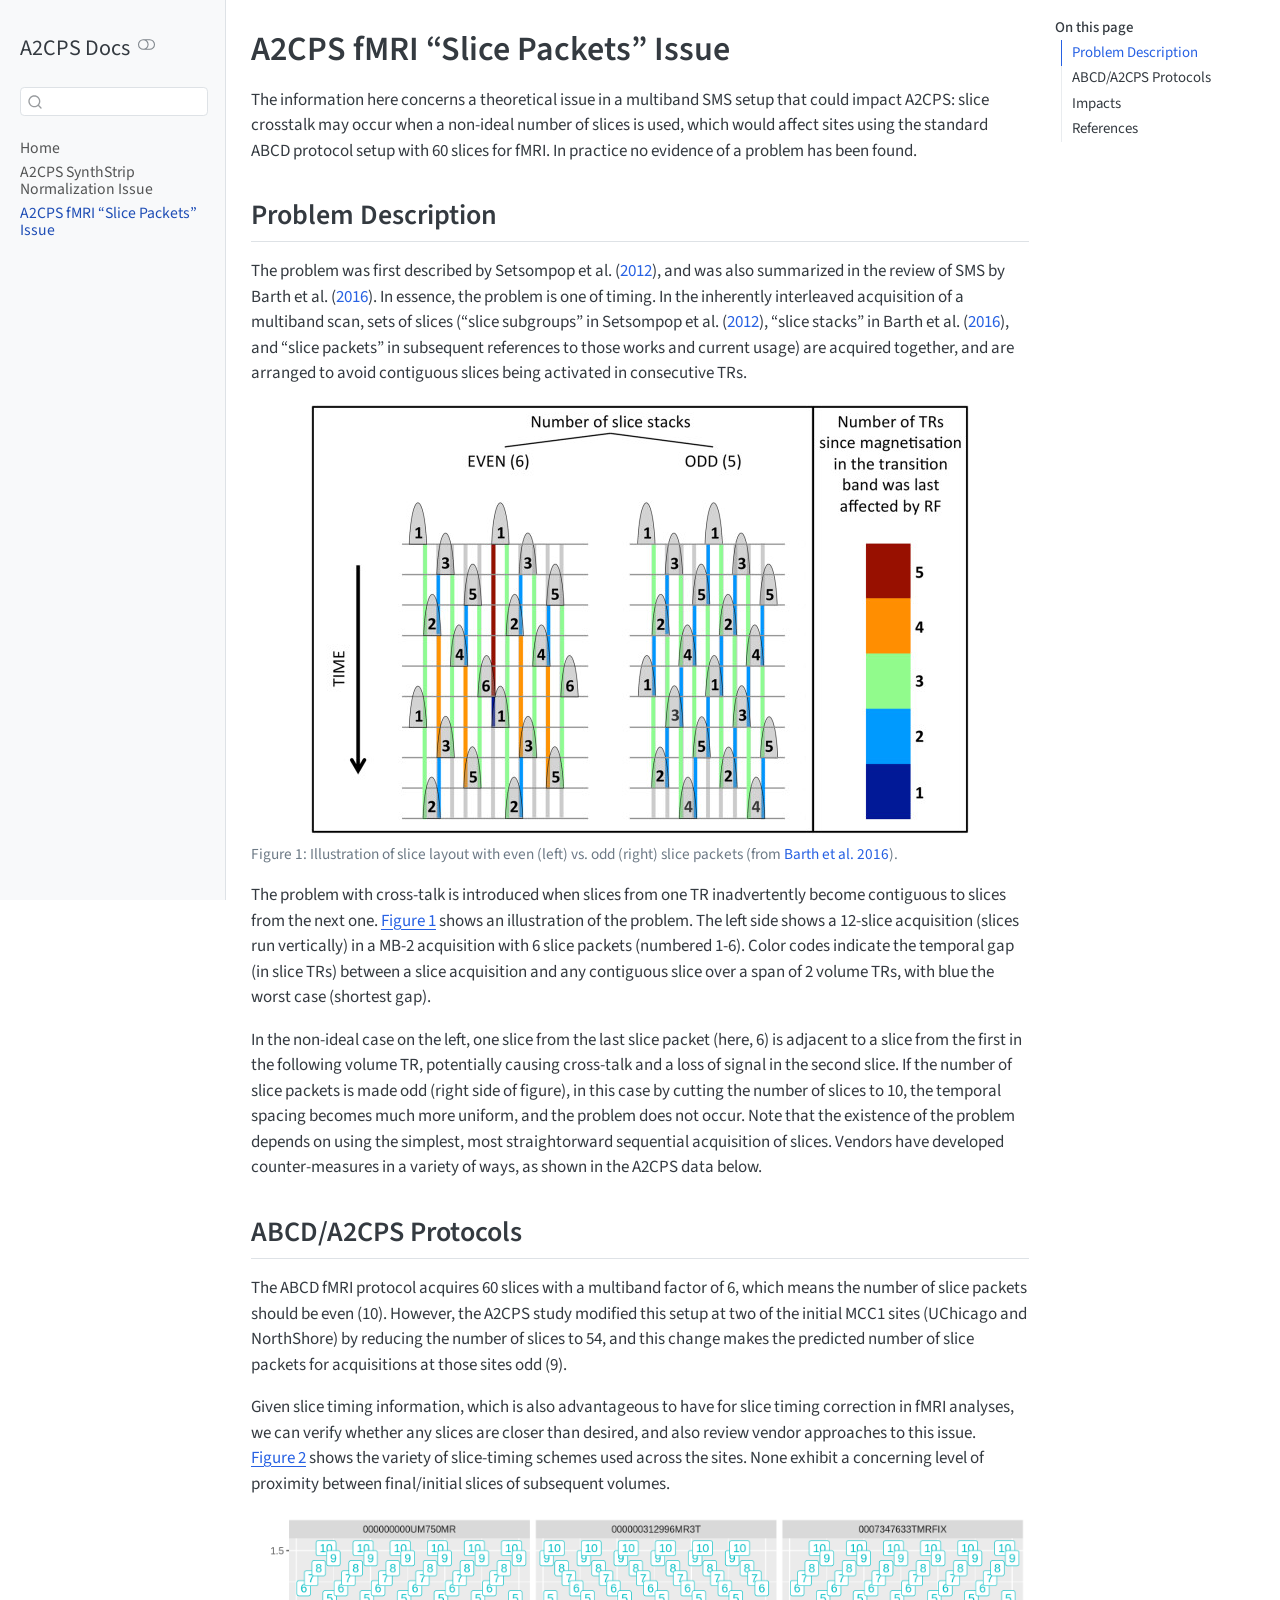
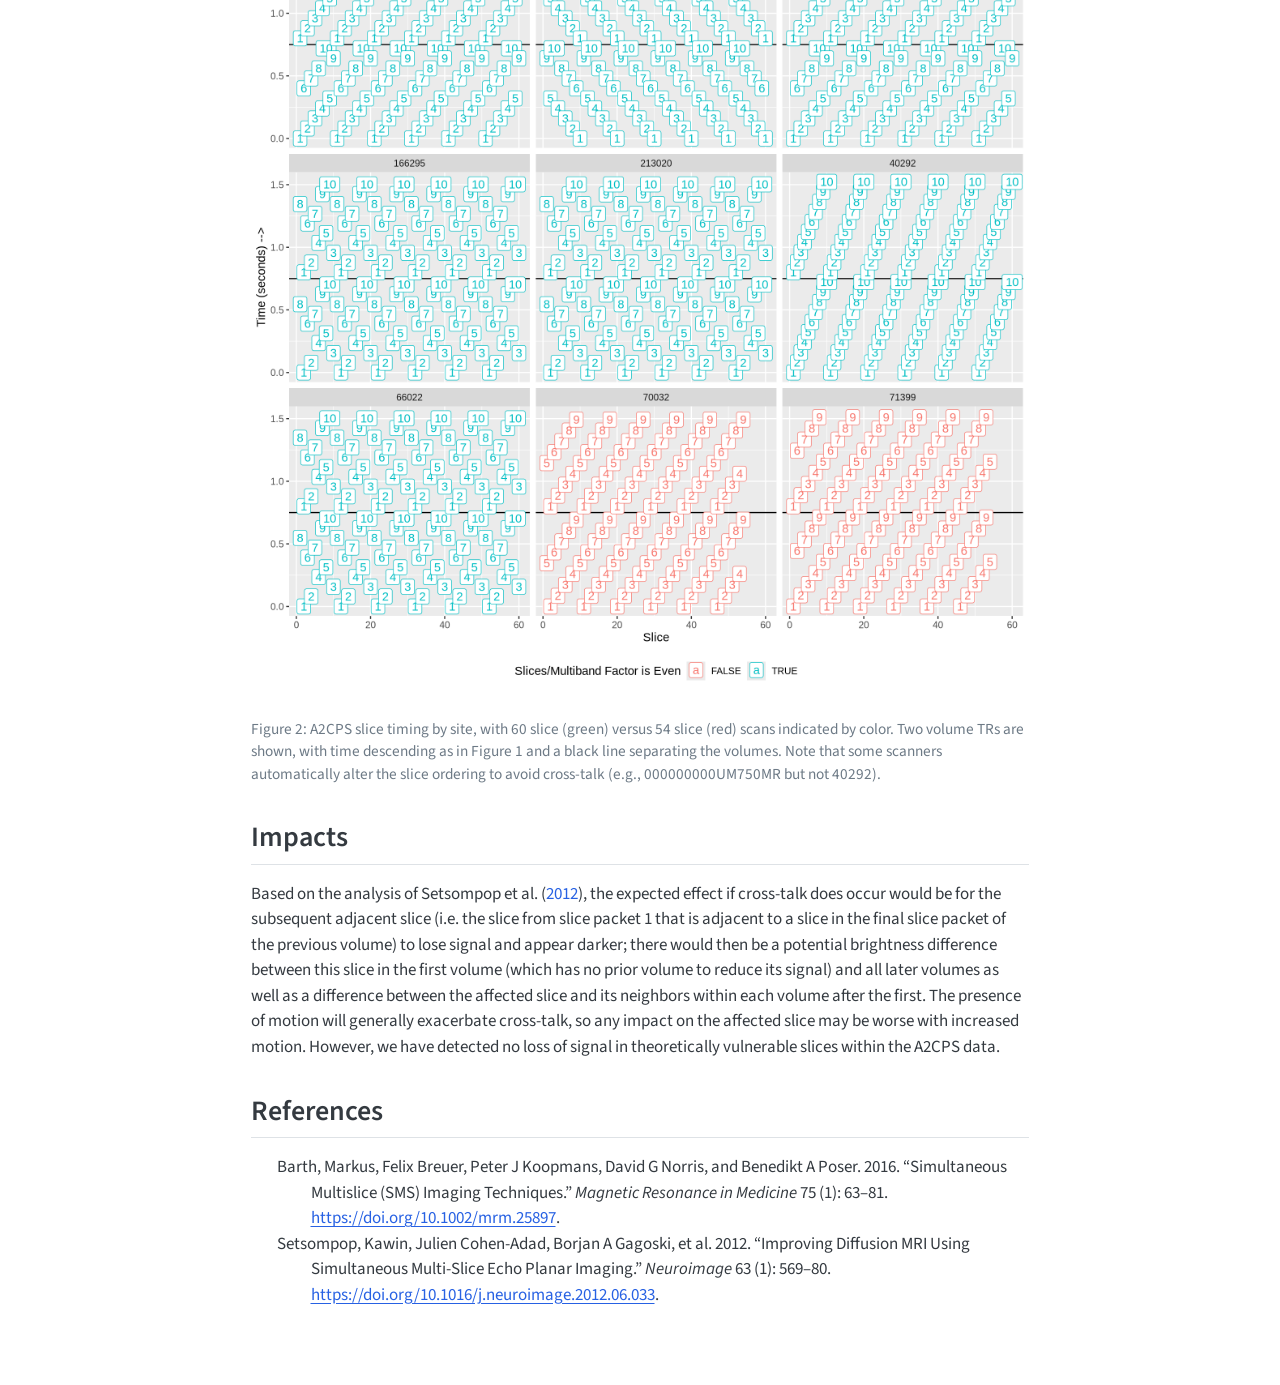
==== commit fa839c1b: "Built site for gh-pages" ====
--- a/slice-packets.html
+++ b/slice-packets.html
@@ -370,10 +370,10 @@
 <div id="fig-packets" class="quarto-float quarto-figure quarto-figure-center anchored">
 <figure class="quarto-float quarto-float-fig figure">
 <div aria-describedby="fig-packets-caption-0ceaefa1-69ba-4598-a22c-09a6ac19f8ca">
-<img src="https://onlinelibrary.wiley.com/cms/asset/398b6349-d25c-4b3a-a4a1-496b2b1d4ab5/mrm25897-fig-0003-m.jpg" class="img-fluid figure-img">
+<img src="images/mrm25897-fig-0003-m.jpg" class="img-fluid figure-img">
 </div>
 <figcaption class="quarto-float-caption-bottom quarto-float-caption quarto-float-fig" id="fig-packets-caption-0ceaefa1-69ba-4598-a22c-09a6ac19f8ca">
-Figure&nbsp;1: Illustration of slice layout with even (left) vs.&nbsp;odd (right) slice packets (from <span class="citation" data-cites="barth2016simultaneous">Barth et al. (<a href="#ref-barth2016simultaneous" role="doc-biblioref">2016</a>)</span>).
+Figure&nbsp;1: Illustration of slice layout with even (left) vs.&nbsp;odd (right) slice packets <span class="citation" data-cites="barth2016simultaneous">(from <a href="#ref-barth2016simultaneous" role="doc-biblioref">Barth et al. 2016</a>)</span>.
 </figcaption>
 </figure>
 </div>
@@ -411,7 +411,7 @@
 <h2 class="anchored" data-anchor-id="references">References</h2>
 <div id="refs" class="references csl-bib-body hanging-indent" role="list">
 <div id="ref-barth2016simultaneous" class="csl-entry" role="listitem">
-Barth, Markus, Felix Breuer, Peter J Koopmans, David G Norris, and Benedikt A Poser. 2016. <span>“Simultaneous Multislice (SMS) Imaging Techniques.”</span> <em>Magnetic Resonance in Medicine</em> 75 (1): 63–81. <a href="https://doi.org/10.1002/mrm.25897Digital Object Identifier (DOI)">https://doi.org/10.1002/mrm.25897Digital Object Identifier (DOI)</a>.
+Barth, Markus, Felix Breuer, Peter J Koopmans, David G Norris, and Benedikt A Poser. 2016. <span>“Simultaneous Multislice (SMS) Imaging Techniques.”</span> <em>Magnetic Resonance in Medicine</em> 75 (1): 63–81. <a href="https://doi.org/10.1002/mrm.25897">https://doi.org/10.1002/mrm.25897</a>.
 </div>
 <div id="ref-setsompop2012improving" class="csl-entry" role="listitem">
 Setsompop, Kawin, Julien Cohen-Adad, Borjan A Gagoski, et al. 2012. <span>“Improving Diffusion MRI Using Simultaneous Multi-Slice Echo Planar Imaging.”</span> <em>Neuroimage</em> 63 (1): 569–80. <a href="https://doi.org/10.1016/j.neuroimage.2012.06.033">https://doi.org/10.1016/j.neuroimage.2012.06.033</a>.
